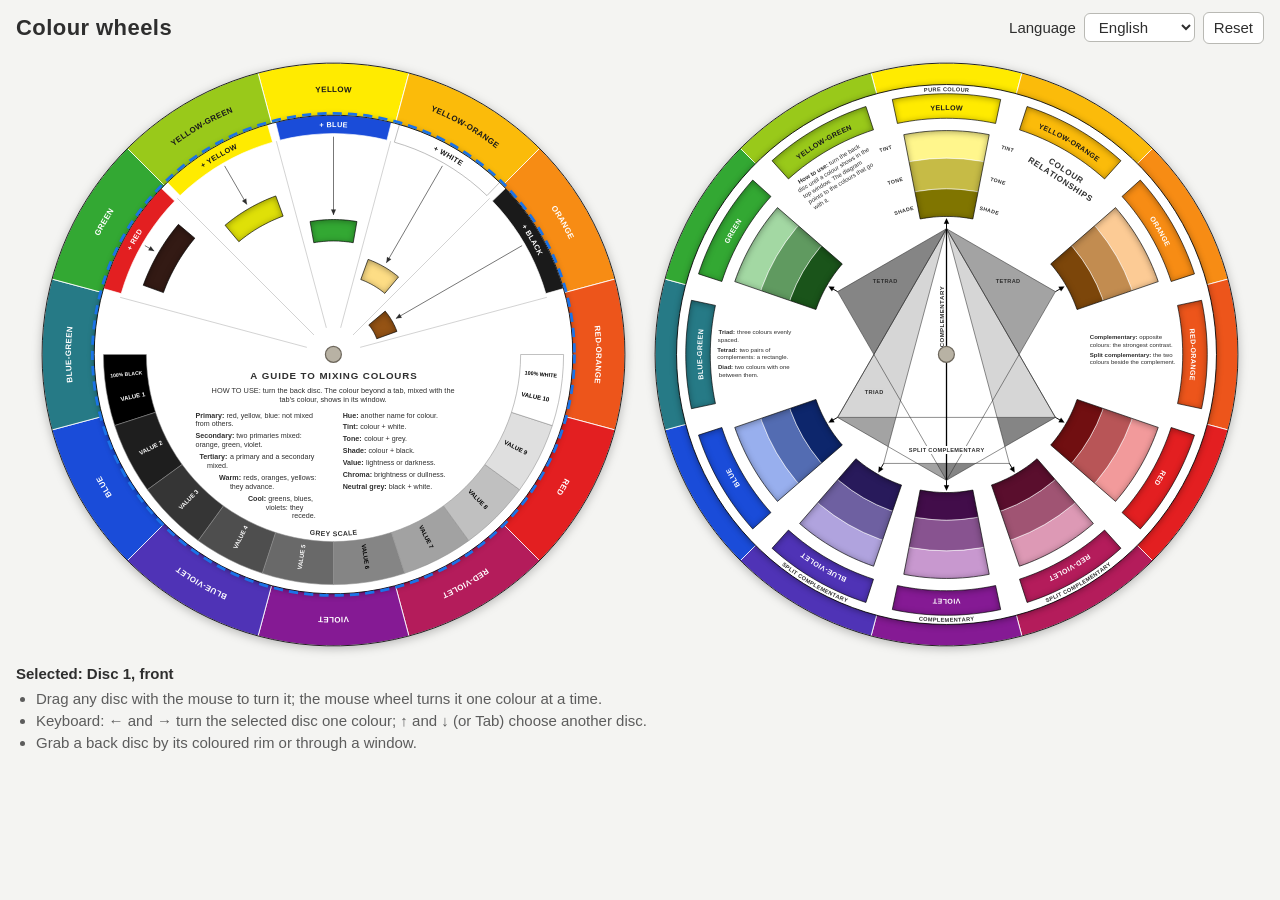
==== web/index.html @ 9d35a33b "Colour theory poster, build-your-own colour wheels and on-screen wheels - color_theory_document.py: " ====
<!doctype html>
<html lang="en">
<head>
  <meta charset="utf-8">
  <meta name="viewport" content="width=device-width, initial-scale=1">
  <title>Colour wheels</title>
  <link rel="stylesheet" href="style.css">
</head>
<body>
  <!-- The discs (discs/<lang>/*.svg) and discs/data.js are written by
       "python3 color_wheel.py --web"; this page and app.js turn them. -->
  <header>
    <h1 id="title">Colour wheels</h1>
    <div class="tools">
      <label for="lang" id="lang-label">Language</label>
      <select id="lang"></select>
      <button id="reset" type="button">Reset</button>
    </div>
  </header>

  <main id="wheels" tabindex="0" aria-describedby="help">
    <div class="disc" id="disc-0">
      <img id="img-d1b" class="back" alt="" draggable="false">
      <img id="img-d1f" class="front" alt="" draggable="false">
      <svg class="overlay" viewBox="-96 -96 192 192" aria-hidden="true">
        <circle id="ring-0" class="ring" r="95"></circle>
        <circle class="pin" r="2.6"></circle>
      </svg>
    </div>
    <div class="disc" id="disc-1">
      <img id="img-d2b" class="back" alt="" draggable="false">
      <img id="img-d2f" class="front" alt="" draggable="false">
      <svg class="overlay" viewBox="-96 -96 192 192" aria-hidden="true">
        <circle id="ring-1" class="ring" r="95"></circle>
        <circle class="pin" r="2.6"></circle>
      </svg>
    </div>
  </main>

  <footer>
    <p id="status" aria-live="polite"></p>
    <ul id="help"></ul>
  </footer>

  <script src="discs/data.js"></script>
  <script src="app.js"></script>
</body>
</html>
---- web/style.css ----
:root {
  --bg: #f4f4f2;
  --ink: #2e2e2e;
  --muted: #5c5c5c;
  --accent: #1a73e8;
  --disc: min(46vw, calc(100vh - 200px), 640px);
}

* { box-sizing: border-box; }

body {
  margin: 0;
  background: var(--bg);
  color: var(--ink);
  font: 15px/1.45 Helvetica, Arial, sans-serif;
}

header {
  display: flex;
  flex-wrap: wrap;
  align-items: center;
  justify-content: space-between;
  gap: 10px 20px;
  padding: 12px 16px;
}

h1 { margin: 0; font-size: 22px; letter-spacing: .02em; }

.tools { display: flex; align-items: center; gap: 8px; }

select, button {
  font: inherit;
  padding: 4px 10px;
  border: 1px solid #b9b9b4;
  border-radius: 6px;
  background: #fff;
  color: var(--ink);
}

button { cursor: pointer; }
button:hover, select:hover { border-color: var(--accent); }

main {
  display: flex;
  flex-wrap: wrap;
  justify-content: center;
  gap: 24px;
  padding: 4px 16px;
  outline: none;
}

main:focus-visible .ring { stroke-width: 1.4; }

.disc {
  position: relative;
  width: var(--disc);
  aspect-ratio: 1;
  touch-action: none;
  user-select: none;
  -webkit-user-select: none;
}

.disc img {
  position: absolute;
  inset: 0;
  width: 100%;
  height: 100%;
  transition: transform .25s ease-out;
  pointer-events: none;
}

.disc img.front { filter: drop-shadow(0 1px 3px rgba(0, 0, 0, .35)); }
.disc img.back { filter: drop-shadow(0 2px 5px rgba(0, 0, 0, .25)); }
.disc.dragging img { transition: none; }

.overlay {
  position: absolute;
  inset: 0;
  width: 100%;
  height: 100%;
  pointer-events: none;
}

.ring {
  fill: none;
  stroke: var(--accent);
  stroke-width: .9;
  stroke-dasharray: 3 2;
}

.pin { fill: #b8b2a4; stroke: #6d675c; stroke-width: .4; }

footer { padding: 6px 16px 18px; max-width: 1340px; margin: 0 auto; }
#status { margin: 4px 0; font-weight: bold; }
#help { margin: 0; padding-left: 20px; color: var(--muted); }

@media (max-width: 700px) {
  :root { --disc: min(calc(100vw - 32px), 640px); }
}
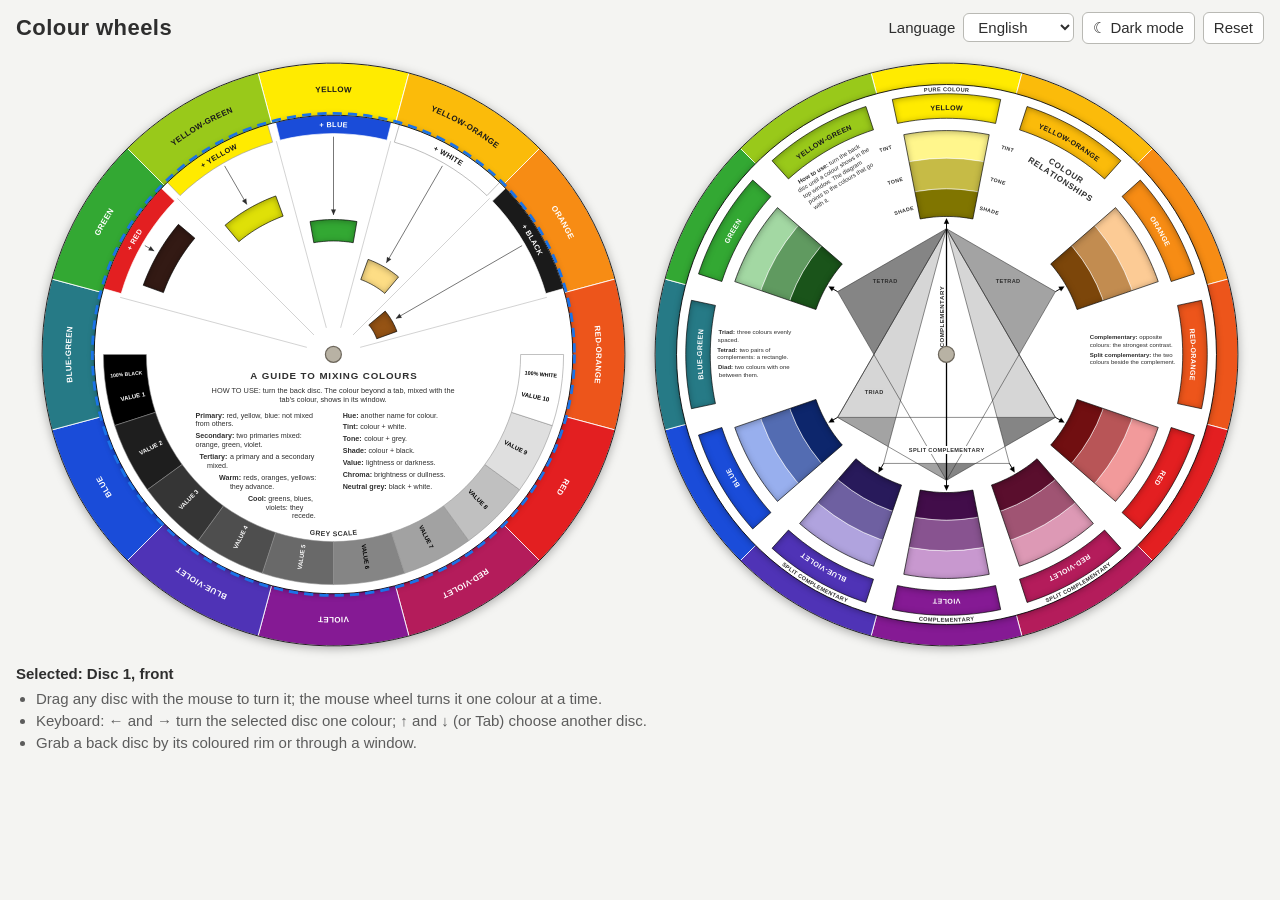
==== commit c50ac7c4: "Dark mode for the on-screen wheels - discs drawn with theme colours (light/dark); the PDFs stay ligh" ====
--- a/web/index.html
+++ b/web/index.html
@@ -4,6 +4,17 @@
   <meta charset="utf-8">
   <meta name="viewport" content="width=device-width, initial-scale=1">
   <title>Colour wheels</title>
+  <script>
+    // pick the theme before the page is drawn, so it does not flash light first
+    (function () {
+      var t = new URLSearchParams(location.search).get("theme");
+      try { t = t || localStorage.getItem("wheels-theme"); } catch (e) {}
+      if (t !== "light" && t !== "dark") {
+        t = matchMedia("(prefers-color-scheme: dark)").matches ? "dark" : "light";
+      }
+      document.documentElement.dataset.theme = t;
+    })();
+  </script>
   <link rel="stylesheet" href="style.css">
 </head>
 <body>
@@ -14,6 +25,7 @@
     <div class="tools">
       <label for="lang" id="lang-label">Language</label>
       <select id="lang"></select>
+      <button id="theme" type="button">Dark mode</button>
       <button id="reset" type="button">Reset</button>
     </div>
   </header>
--- a/web/style.css
+++ b/web/style.css
@@ -1,9 +1,26 @@
+/* Colours of each theme (the same as UI_COLOURS in color_wheel.py).
+   app.js sets data-theme on <html>; the discs have a dark version too. */
 :root {
   --bg: #f4f4f2;
   --ink: #2e2e2e;
   --muted: #5c5c5c;
+  --field: #ffffff;
+  --border: #b9b9b4;
   --accent: #1a73e8;
+  --shadow: rgba(0, 0, 0, .3);
   --disc: min(46vw, calc(100vh - 200px), 640px);
+  color-scheme: light;
+}
+
+:root[data-theme="dark"] {
+  --bg: #1e1e20;
+  --ink: #e6e6e6;
+  --muted: #a8a8a8;
+  --field: #2c2c2f;
+  --border: #4a4a4e;
+  --accent: #8ab4f8;
+  --shadow: rgba(0, 0, 0, .7);
+  color-scheme: dark;
 }
 
 * { box-sizing: border-box; }
@@ -31,9 +48,9 @@
 select, button {
   font: inherit;
   padding: 4px 10px;
-  border: 1px solid #b9b9b4;
+  border: 1px solid var(--border);
   border-radius: 6px;
-  background: #fff;
+  background: var(--field);
   color: var(--ink);
 }
 
@@ -69,8 +86,8 @@
   pointer-events: none;
 }
 
-.disc img.front { filter: drop-shadow(0 1px 3px rgba(0, 0, 0, .35)); }
-.disc img.back { filter: drop-shadow(0 2px 5px rgba(0, 0, 0, .25)); }
+.disc img.front { filter: drop-shadow(0 1px 3px var(--shadow)); }
+.disc img.back { filter: drop-shadow(0 2px 5px var(--shadow)); }
 .disc.dragging img { transition: none; }
 
 .overlay {
